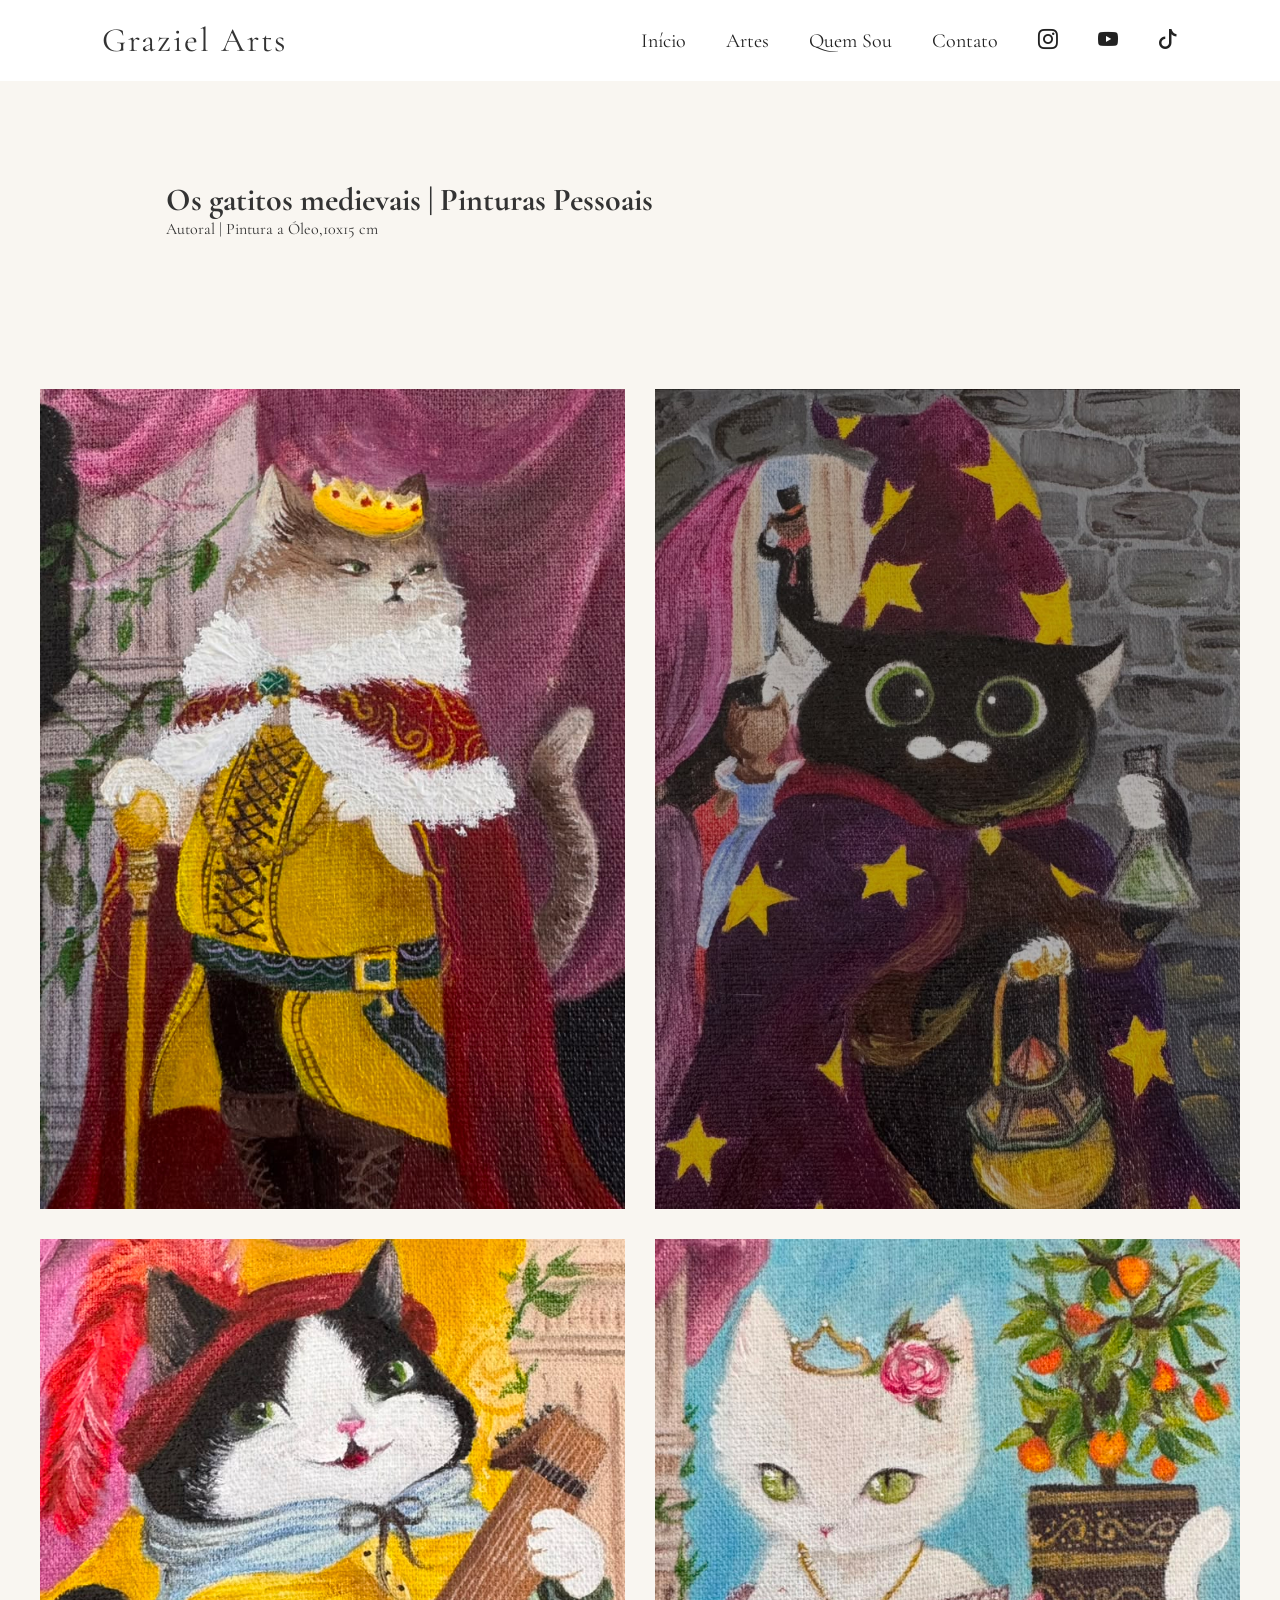
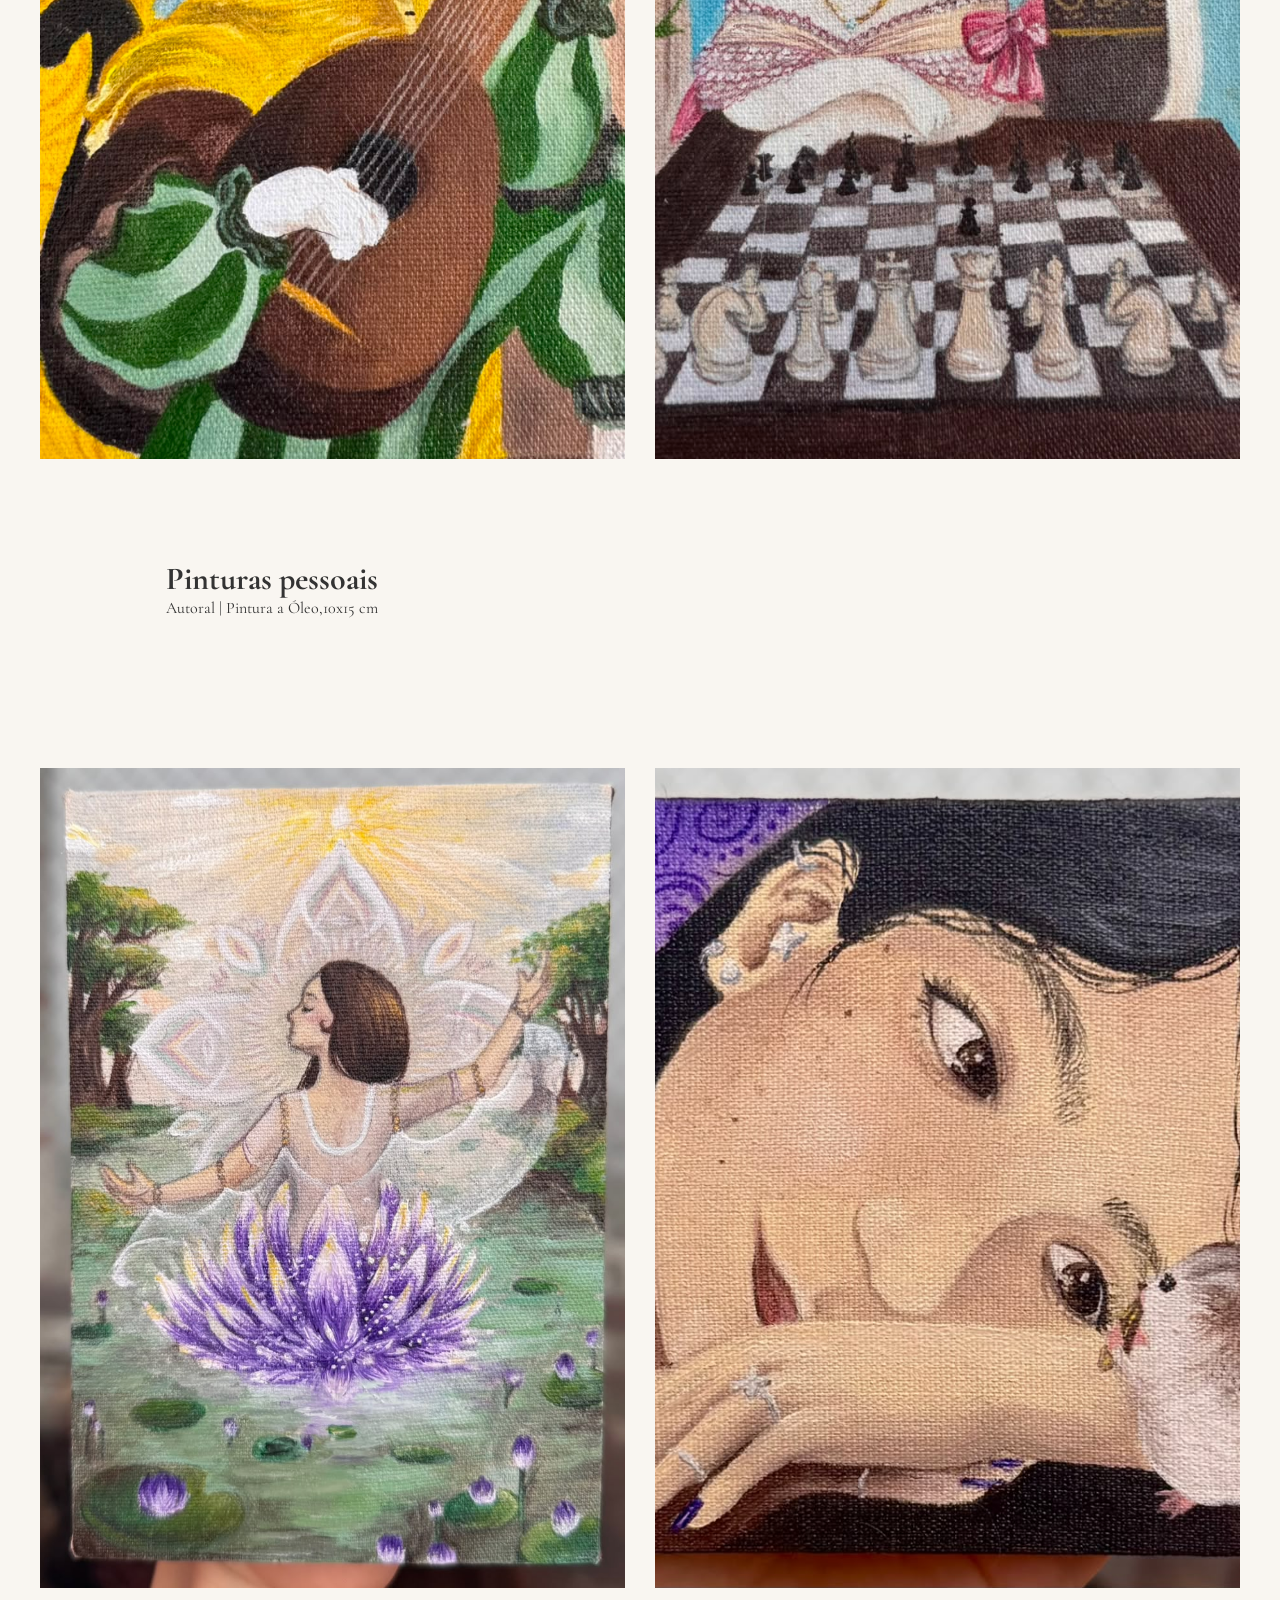
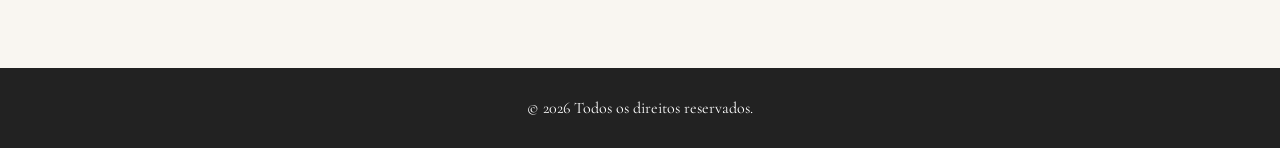
==== artes.html @ 1df34dac "meu siteee" ====
<!DOCTYPE html>
<html lang="pt-br">
<head>

    <meta charset="UTF-8">
    <meta name="viewport" content="width=device-width, initial-scale=1.0">
    <link rel="icon" href="assets/imgs/favicon.ico" type="image/x-icon">
    <title>Graziel Arts | Pintura a óleo | Telas a óleo | Esculturas | Artista de tinta óleo</title>
<link rel="stylesheet" href="https://cdn.jsdelivr.net/npm/bootstrap-icons@1.13.1/font/bootstrap-icons.min.css">
    <link rel="stylesheet" href="assets/css/style.css">

    <!-- Fonte clássica -->
    <link href="https://fonts.googleapis.com/css2?family=Cormorant+Garamond:wght@300;400;500;600&display=swap" rel="stylesheet">

</head>
<body>

<header>

    <div class="logo">
       Graziel Arts
    </div>

    <nav>

        <a href="index.html">Início</a>
        <a href="artes.html">Artes</a>
        <a href="quem-sou.html">Quem Sou</a>
      
        <a href="contato.html">Contato</a>
        <a href="https://www.instagram.com/grazieliarts/" target="_blank"><i class="bi bi-instagram"></i></a>
        <a href="https://www.youtube.com/@Grazieli_Arts" target="_blank"><i class="bi bi-youtube"></i></a>
<a href="https://www.tiktok.com/@_grazieliarts" target="_blank"><i class="bi bi-tiktok"></i></a>
    </nav>

</header>
<br>
<br><br><br>
<div class="titulo">
<h1>Os gatitos medievais | Pinturas Pessoais</h1>
<p>Autoral | Pintura a Óleo,10x15 cm</p>
</div>
<section class="galeria">


    <img src="assets/imgs/obras/nero.jpeg" alt="Pintura a Óleo de um gato medieval">
    <img src="assets/imgs/obras/athena.jpeg" alt="Pintura a Óleo de um gato mago">
    <img src="assets/imgs/obras/kassadin.jpeg" alt="Pintura a Óleo de um gato cantor">
    <img src="assets/imgs/obras/melanie.jpeg" alt="Pintura a Óleo de gata medieval">
   

    

</section><div class="titulo"><h1>Pinturas pessoais</h1>
<p>Autoral | Pintura a Óleo,10x15 cm</p></div>
<section class="galeria">


    <img src="assets/imgs/obras/novo-dia.jpeg" alt="Pintura a Óleo">
 
    <img src="assets/imgs/obras/pequeno-amor.jpeg" alt="Pintura a Óleo">
 
   

    

</section>



<div id="lightbox" class="lightbox">

    <span class="fechar">&times;</span>

    <img id="imagemExpandida">

</div>
<script>
    const lightbox = document.getElementById("lightbox");
const imagem = document.getElementById("imagemExpandida");

document.querySelectorAll(".galeria img").forEach(foto=>{

    foto.addEventListener("click",()=>{

        imagem.src = foto.src;

        lightbox.style.display="flex";

    });

});

document.querySelector(".fechar").onclick=()=>{

    lightbox.style.display="none";

}

lightbox.onclick=(e)=>{

    if(e.target===lightbox){

        lightbox.style.display="none";

    }

}
</script>
<!--<main class="catalogo">

    <div class="obra">

        <a href="artes/passaros.html">

            <img src="img/quadros/quadro1.jpg" alt="Noite Estrelada">

            <div class="info">

                <h2>Noite Estrelada</h2>

                <p>Acrílico sobre tela</p>

                <span>Ver obra →</span>

            </div>

        </a>

    </div>

    <div class="obra">

        <a href="artes/jardim.html">

            <img src="img/quadros/quadro2.jpg" alt="Jardim">

            <div class="info">

                <h2>Jardim</h2>

                <p>Aquarela</p>

                <span>Ver obra →</span>

            </div>

        </a>

    </div>

    <div class="obra">

        <a href="artes/abstrato.html">

            <img src="img/quadros/quadro3.jpg">

            <div class="info">

                <h2>Abstrato Azul</h2>

                <p>Óleo sobre tela</p>

                <span>Ver obra →</span>

            </div>

        </a>

    </div>

    <div class="obra">

        <a href="artes/cidade.html">

            <img src="img/quadros/quadro4.jpg">

            <div class="info">

                <h2>Cidade Antiga</h2>

                <p>Acrílico</p>

                <span>Ver obra →</span>

            </div>

        </a>

    </div>
-->
</main>





<footer>

    <p>© 2026 Todos os direitos reservados.</p>

</footer>

</body>
</html>
---- assets/css/style.css ----
*{
        margin:0;
        padding:0;
        box-sizing:border-box;
    }

    body{

        font-family:'Cormorant Garamond',serif;
        background:#f9f6f1;
        color:#333;

    }

header{

    position:fixed;
    top:0;
    left:0;
    width:100%;

    display:flex;
    justify-content:space-between;
    align-items:center;

    padding:20px 8%;

    background:rgba(255,255,255,.95);

    backdrop-filter:blur(10px);

    z-index:999;

}

.logo{

    font-size:34px;
    letter-spacing:2px;
    white-space:nowrap;

}

nav{

    display:flex;
    align-items:center;
    gap:35px;
    flex-wrap:wrap;

}

nav a{

    text-decoration:none;
    color:#222;
    font-size:20px;
    transition:.3s;

}

nav a:hover{

    color:#b38b4d;

}
    .logo{

        font-size:34px;
        letter-spacing:2px;

    }

    nav{

        display:flex;
        gap:40px;

    }

    nav a{

        text-decoration:none;
        color:#222;
        font-size:20px;

        transition:.3s;

    }

    nav a:hover{

        color:#b38b4d;

    }

    .hero{

        position:relative;

        width:100%;
        height:100vh;

        overflow:hidden;

    }

    .hero video{

        position:absolute;

        width:100%;
        height:100%;

        object-fit:cover;

    }

    .overlay {
        position: absolute;
        inset: 0;
        background: rgba(33, 25, 18, 0.541);
    }

    .hero-content{

        position:relative;

        z-index:2;

        display:flex;
        flex-direction:column;
        justify-content:center;
        align-items:center;

        text-align:center;

        color:#fff;

        height:100%;

        padding:20px;

    }

    .hero h1{

        font-size:70px;
        font-weight:500;

    }

    .hero p{

        margin:30px auto;

        max-width:700px;

        font-size:24px;

    }

    .btn{

        padding:16px 40px;

        border:1px solid white;

        text-decoration:none;

        color:white;

        transition:.4s;

    }

    .btn:hover{

        background:white;

        color:black;

    }

    .apresentacao{

        padding:100px 10%;

        text-align:center;

    }

    .apresentacao h2{

        font-size:48px;

        margin-bottom:30px;

    }

    .apresentacao p{

        font-size:24px;

        max-width:800px;

        margin:auto;

        line-height:1.7;

    }

    footer{

        background:#222;

        color:white;

        text-align:center;

        padding:30px;

    }.sobre{

    max-width:1300px;

    margin:180px auto 100px;

    padding:0 60px;

    display:grid;

    grid-template-columns:450px 1fr;

    gap:80px;

    align-items:center;

}

.sobre-foto img{

    width:100%;

    display:block;

    border-radius:6px;

}

.sobre-texto h1{

    font-size:60px;

    font-weight:500;

    margin-bottom:35px;

}

.sobre-texto p{

    font-size:24px;

    line-height:1.8;

    margin-bottom:25px;

    text-align:justify;

}
.contato{

    max-width:700px;

    margin:180px auto 100px;

    padding:0 30px;

}

.contato h1{

    font-size:58px;

    font-weight:500;

    margin-bottom:15px;

    text-align:center;

}

.contato p{

    text-align:center;

    font-size:22px;

    margin-bottom:50px;

}

.contato form{

    display:flex;

    flex-direction:column;

    gap:18px;

}

.contato label{

    font-size:22px;

}

.contato input,
.contato select,
.contato textarea{

    width:100%;

    padding:16px;

    border:1px solid #cfcfcf;

    font-size:18px;

    font-family:inherit;

    background:white;

}

.contato textarea{

    resize:vertical;

    min-height:180px;

}

.contato button{

    margin-top:15px;

    padding:18px;

    border:none;

    background:#222;

    color:white;

    font-size:20px;

    cursor:pointer;

    transition:.3s;

}

.contato button:hover{

    background:#8f6b3d;

}

.orcamento{

    display:none;

    margin-top:10px;

    padding:25px;

    background:#f3eee6;

    border-left:4px solid #8f6b3d;

}

@media(max-width:900px){

.contato{

    margin-top:170px;

}

.contato h1{

    font-size:42px;

}

.contato p{

    font-size:19px;

}

.contato label{

    font-size:20px;

}

}
@media(max-width:900px){

    .sobre{

        grid-template-columns:1fr;

        gap:40px;

        padding:0 25px;

        margin-top:170px;

    }

    .sobre-foto{

        max-width:350px;

        margin:auto;

    }

    .sobre-texto h1{

        font-size:42px;

        text-align:center;

    }

    .sobre-texto p{

        font-size:20px;

    }

}
    .catalogo{

        max-width:1500px;

        margin:140px auto 80px;

        padding:0 40px;

        display:grid;

        grid-template-columns:repeat(2,1fr);

        gap:60px;

    }

    .obra{

        overflow:hidden;

    }

    .obra a{

        text-decoration:none;

        color:#222;

    }

    .obra img{

        width:100%;

        height:650px;

        object-fit:cover;

        transition:.5s;

        display:block;

    }

    .obra:hover img{

        transform:scale(1.03);

    }

    .info{

        padding:25px 10px;

    }

    .info h2{

        font-size:38px;

        font-weight:400;

        margin-bottom:10px;

    }

    .info p{

        font-size:22px;

        color:#666;

        margin-bottom:20px;

    }

    .info span{

        font-size:20px;

        color:#9b7b42;

    }
    .galeria{

        max-width:1500px;

        margin:150px auto 80px;

        padding:0 40px;

        display:grid;

        grid-template-columns:repeat(2,1fr);

        gap:30px;

    }

    .galeria img{

        width:100%;

        height:820px;

        object-fit:cover;

        cursor:pointer;

        transition:.4s;

    }

    .galeria img:hover{

        transform:scale(1.02);

        opacity:.9;

    }

    /* Lightbox */

    .lightbox{

        position:fixed;

        inset:0;

        background:rgba(0,0,0,.95);

        display:none;

        justify-content:center;

        align-items:center;

        z-index:9999;

    }

    .lightbox img{

        max-width:90%;

        max-height:90%;

        object-fit:contain;

    }

    .fechar{

        position:absolute;

        top:30px;

        right:50px;

        color:white;

        font-size:60px;

        cursor:pointer;

        font-family:Arial;

    }
    .titulo{

        text-align:left;
    padding:0px 13%;
        margin-top:100px;

    }@media(max-width:900px){

header{

    position:fixed;

    flex-direction:column;

    justify-content:center;

    gap:15px;

    padding:15px;

}

.logo{

    font-size:28px;

}

nav{

    width:100%;

    justify-content:center;

    gap:12px 18px;

}

nav a{

    font-size:17px;

}

.hero{

    margin-top:115px;
    height:75vh;

}

.hero h1{

    font-size:36px;

}

.hero p{

    font-size:18px;
    max-width:90%;

}

.galeria{

    grid-template-columns:1fr;
    padding:0 20px;
    margin-top:70px;

}

.galeria img{

    height:420px;

}

.apresentacao{

    padding:70px 30px;

}

.apresentacao h2{

    font-size:38px;

}

.apresentacao p{

    font-size:20px;

}

.titulo{

    padding:0 20px;

}

}
    @media(max-width:900px){

    .galeria{

        grid-template-columns:1fr;

    }

    .galeria img{

        height:450px;

    }

    }
    @media(max-width:900px){

    .catalogo{
        

        grid-template-columns:1fr;

    }

    .hero h1{

        font-size:20px;
        font-weight:500;

    }
    .hero {
        position: relative;
        width: 100%;
        height: 90vh;
        overflow: hidden;
    }
    .obra img{

        height:500px;

    }
    .hero p{

        margin:30px auto;

        max-width:700px;

        font-size:16px;

    }

    }
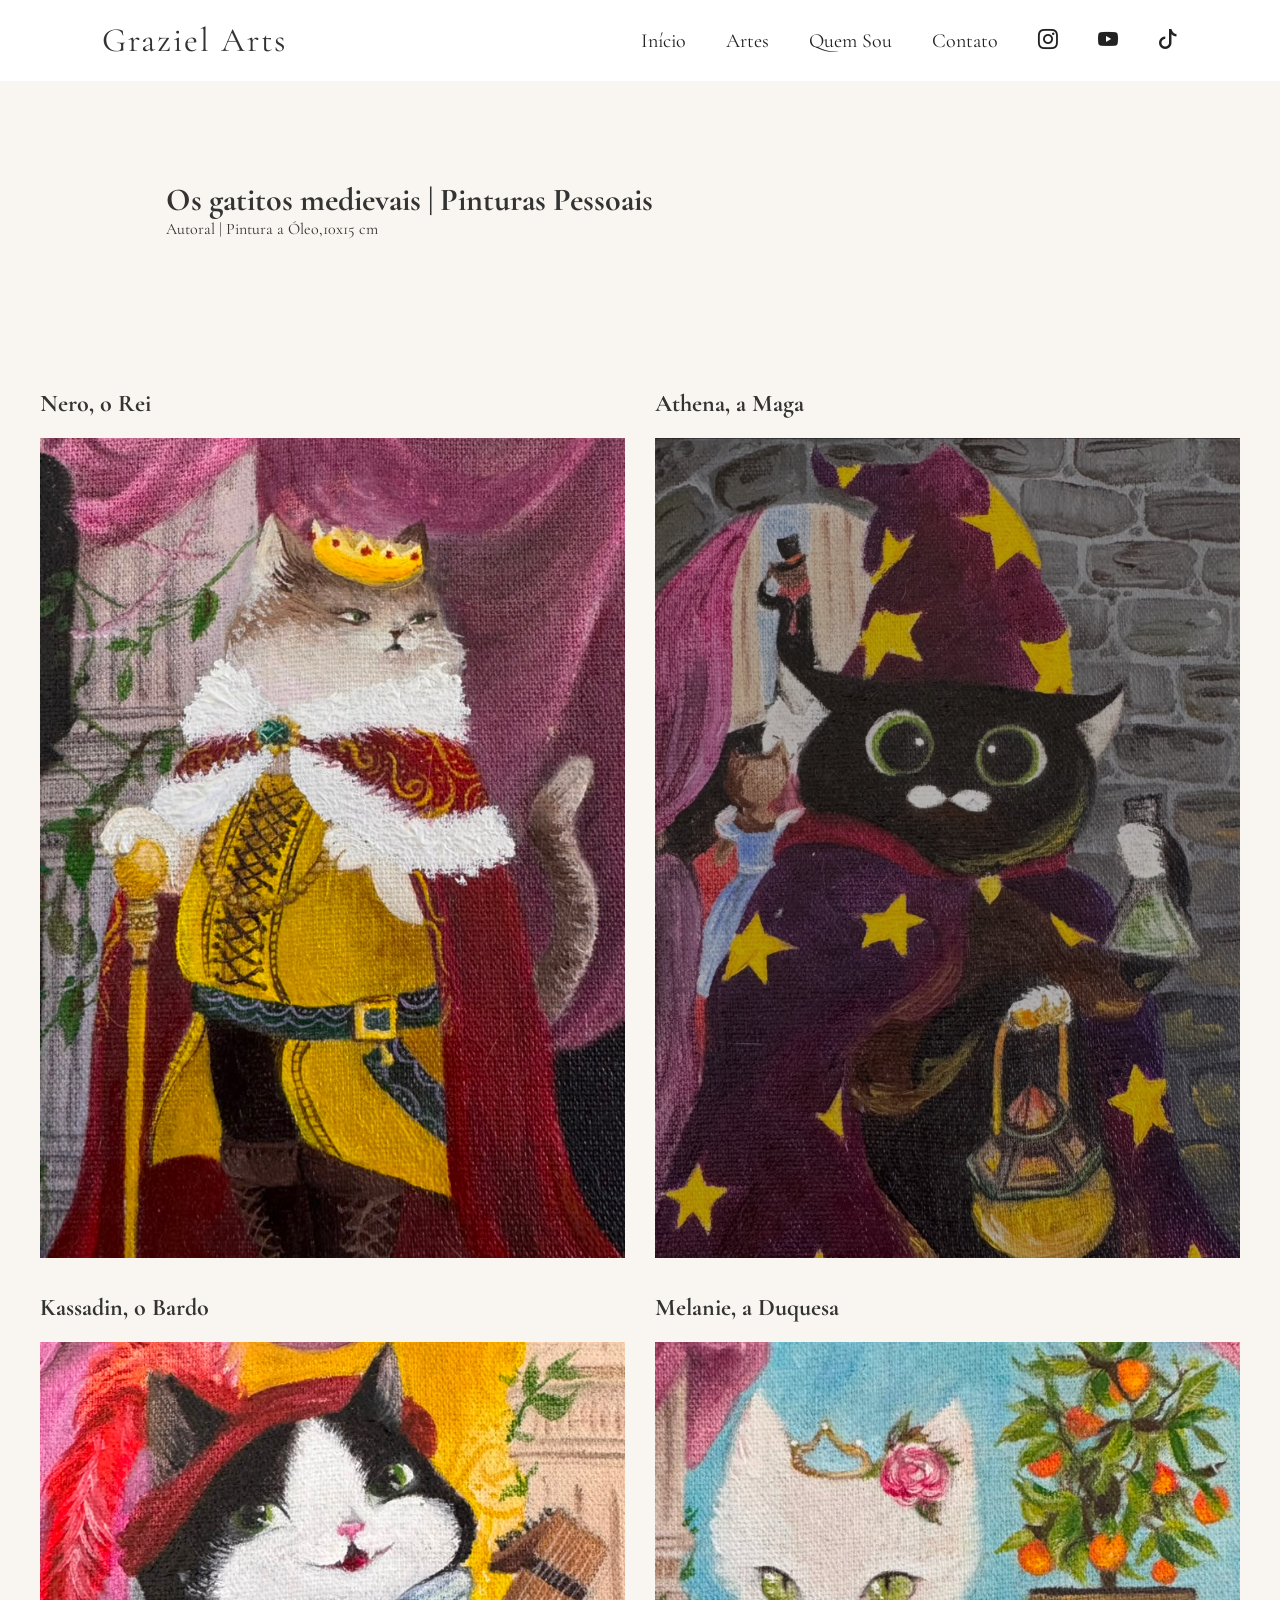
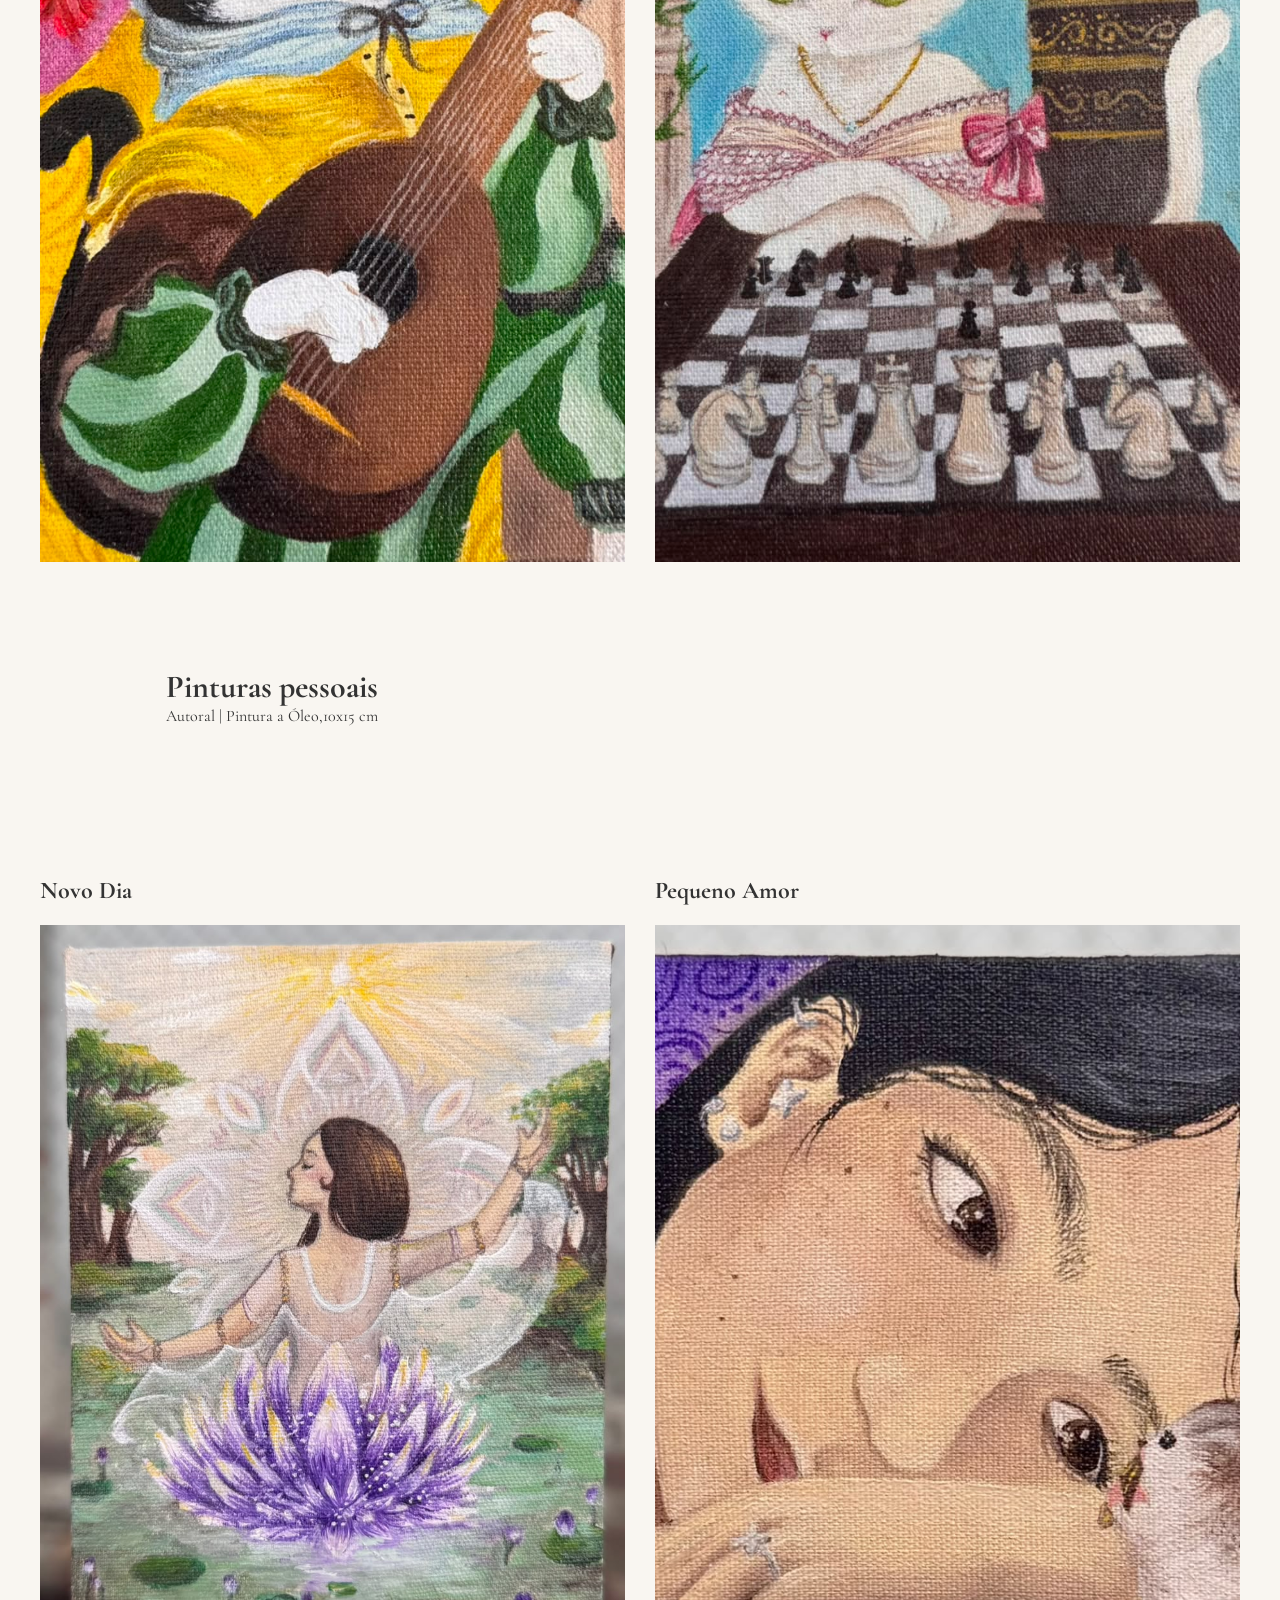
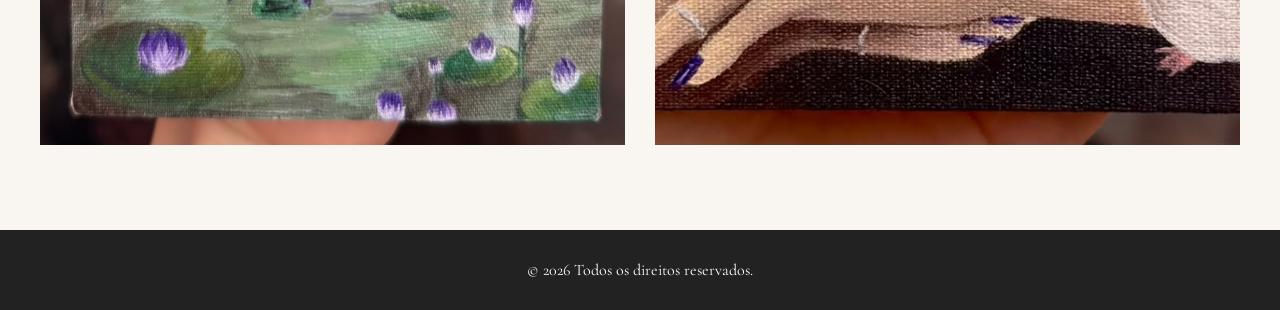
==== commit 9b9691f9: "as" ====
--- a/artes.html
+++ b/artes.html
@@ -1,7 +1,15 @@
 <!DOCTYPE html>
 <html lang="pt-br">
 <head>
-
+<!-- Google tag (gtag.js) -->
+<script async src="https://www.googletagmanager.com/gtag/js?id=G-93WVNLNM52"></script>
+<script>
+  window.dataLayer = window.dataLayer || [];
+  function gtag(){dataLayer.push(arguments);}
+  gtag('js', new Date());
+
+  gtag('config', 'G-93WVNLNM52');
+</script>
     <meta charset="UTF-8">
     <meta name="viewport" content="width=device-width, initial-scale=1.0">
     <link rel="icon" href="assets/imgs/favicon.ico" type="image/x-icon">
@@ -42,11 +50,14 @@
 </div>
 <section class="galeria">
 
-
-    <img src="assets/imgs/obras/nero.jpeg" alt="Pintura a Óleo de um gato medieval">
-    <img src="assets/imgs/obras/athena.jpeg" alt="Pintura a Óleo de um gato mago">
-    <img src="assets/imgs/obras/kassadin.jpeg" alt="Pintura a Óleo de um gato cantor">
-    <img src="assets/imgs/obras/melanie.jpeg" alt="Pintura a Óleo de gata medieval">
+    <div><h2>Nero, o Rei</h2><br>
+    <img src="assets/imgs/obras/nero.jpeg" alt="Pintura a Óleo de um gato medieval"></div>
+     <div><h2>Athena, a Maga</h2><br>
+    <img src="assets/imgs/obras/athena.jpeg" alt="Pintura a Óleo de um gato mago"></div>
+     <div><h2>Kassadin, o Bardo</h2><br>
+    <img src="assets/imgs/obras/kassadin.jpeg" alt="Pintura a Óleo de um gato cantor"></div>
+     <div><h2>Melanie, a Duquesa</h2><br>
+    <img src="assets/imgs/obras/melanie.jpeg" alt="Pintura a Óleo de gata medieval"></div>
    
 
     
@@ -55,10 +66,10 @@
 <p>Autoral | Pintura a Óleo,10x15 cm</p></div>
 <section class="galeria">
 
-
-    <img src="assets/imgs/obras/novo-dia.jpeg" alt="Pintura a Óleo">
- 
-    <img src="assets/imgs/obras/pequeno-amor.jpeg" alt="Pintura a Óleo">
+   <div><h2>Novo Dia</h2><br>
+    <img src="assets/imgs/obras/novo-dia.jpeg" alt="Pintura a Óleo"></div>
+  <div><h2>Pequeno Amor</h2><br>
+    <img src="assets/imgs/obras/pequeno-amor.jpeg" alt="Pintura a Óleo"></div>
  
    
 
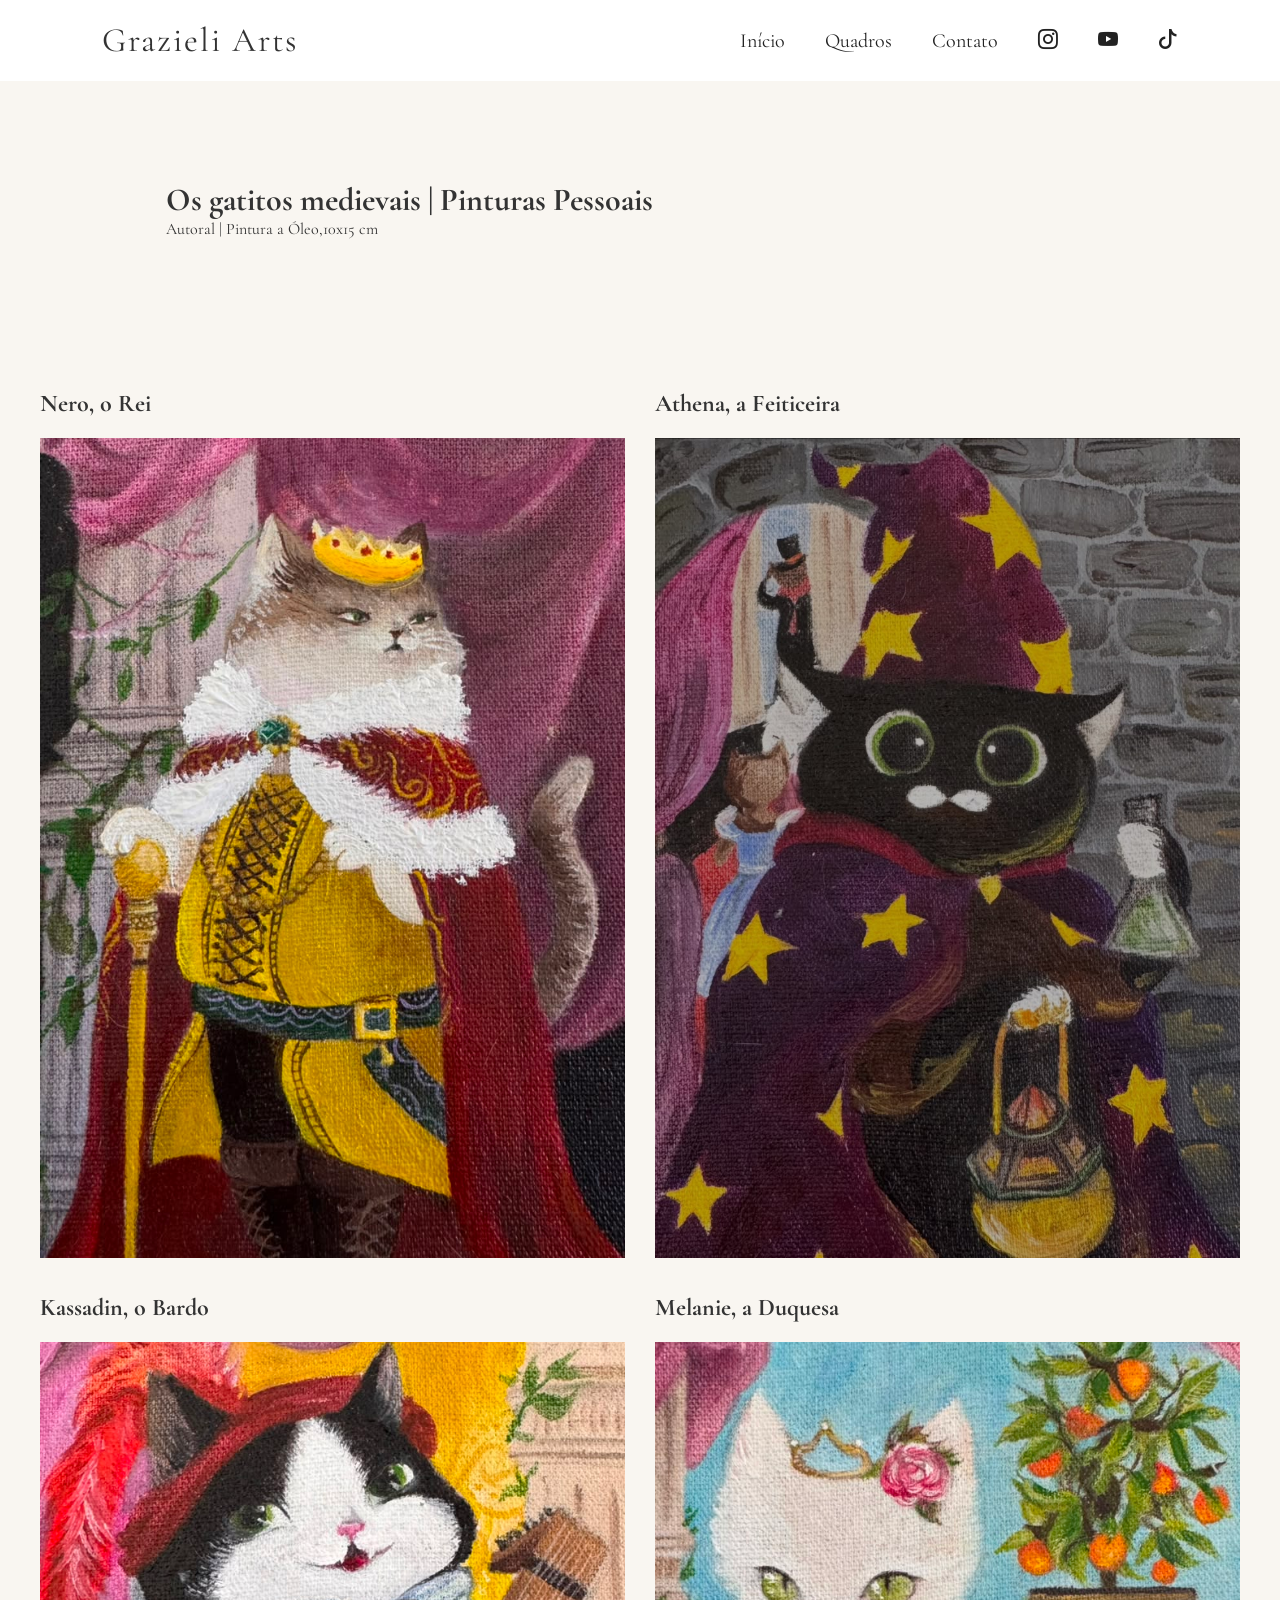
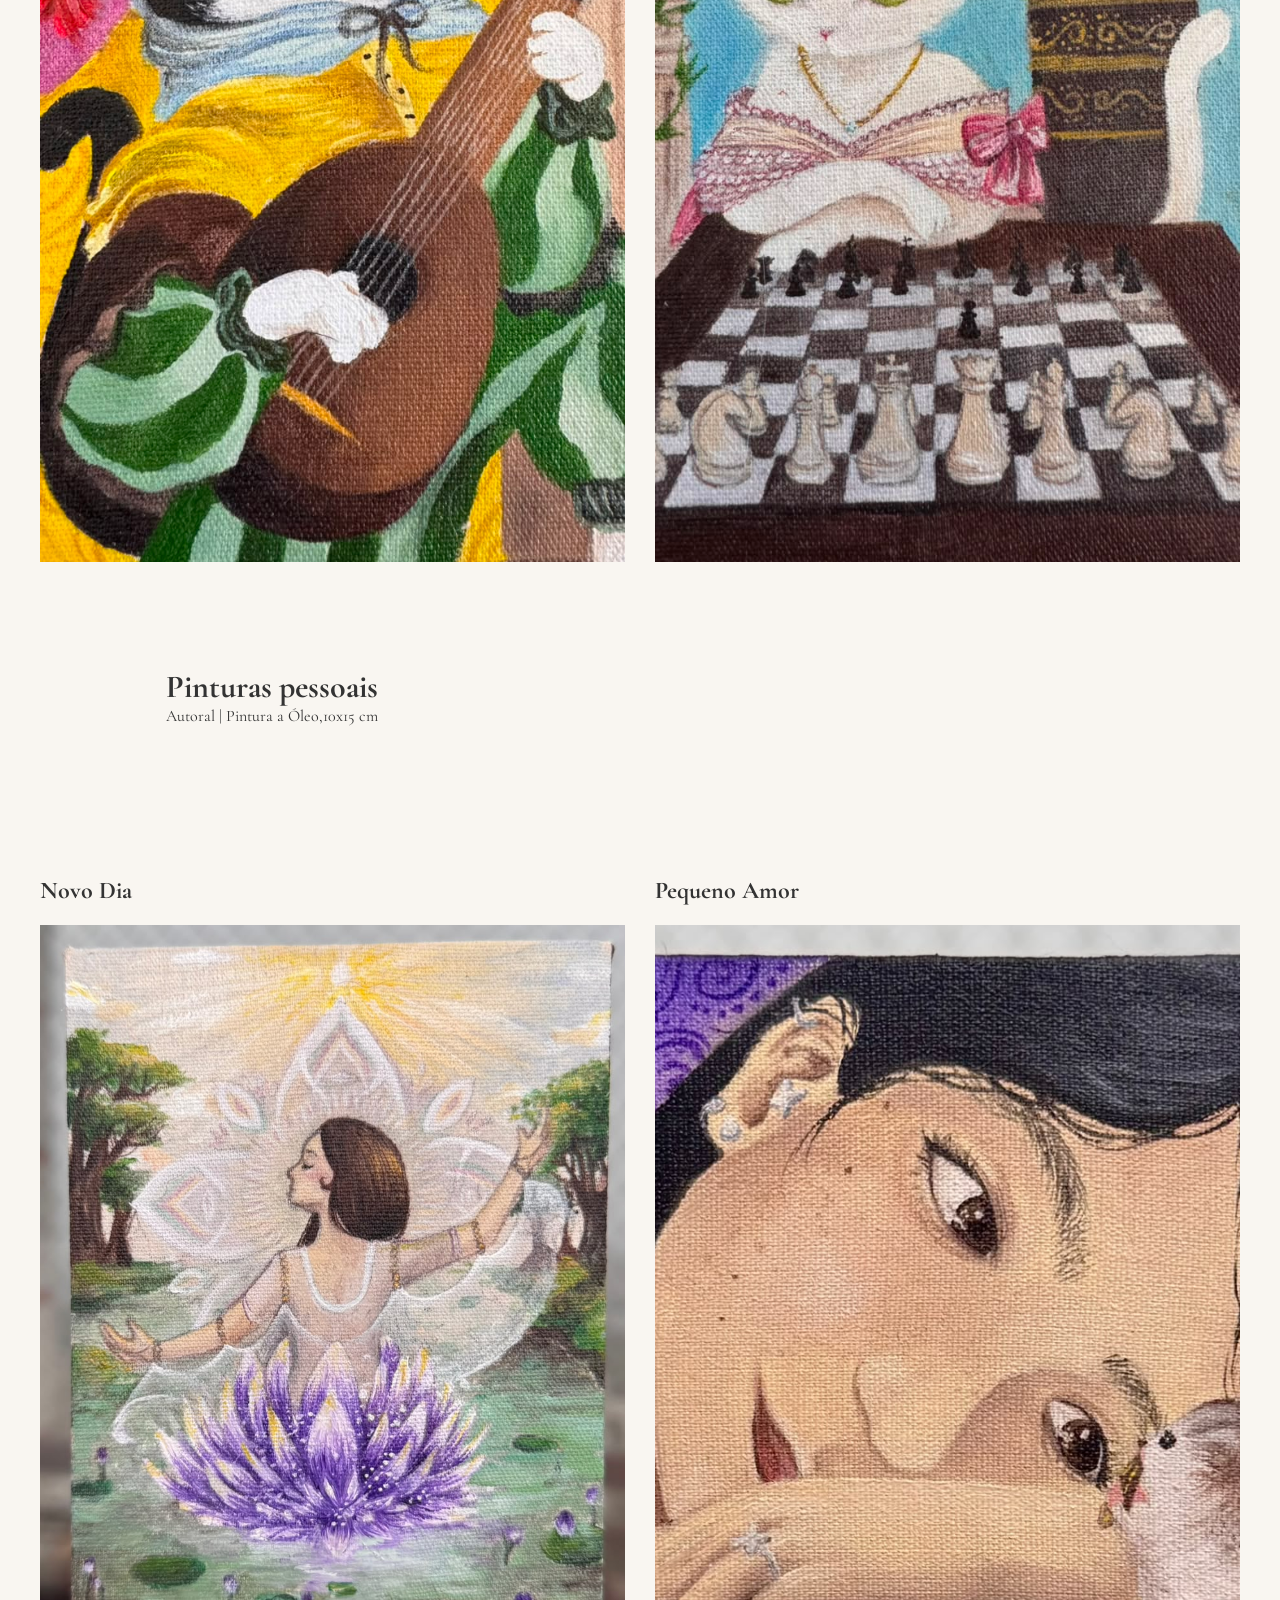
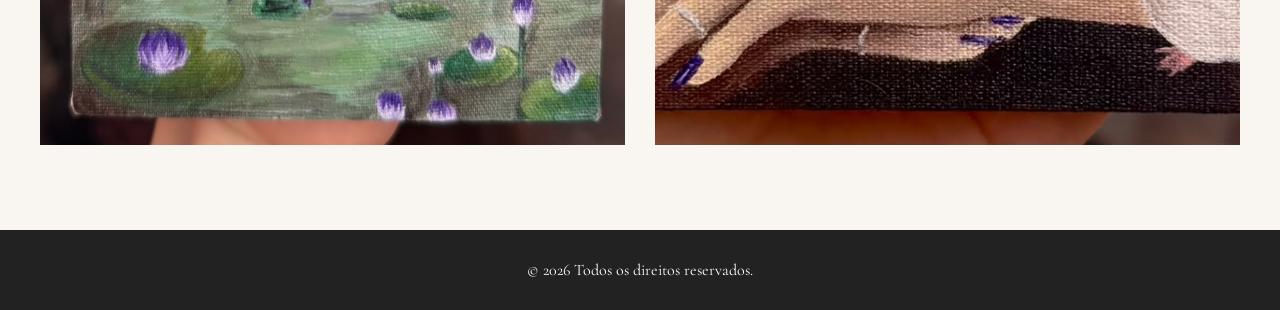
==== commit 0de1e9b5: "aaaa" ====
--- a/artes.html
+++ b/artes.html
@@ -13,7 +13,7 @@
     <meta charset="UTF-8">
     <meta name="viewport" content="width=device-width, initial-scale=1.0">
     <link rel="icon" href="assets/imgs/favicon.ico" type="image/x-icon">
-    <title>Graziel Arts | Pintura a óleo | Telas a óleo | Esculturas | Artista de tinta óleo</title>
+    <title>Grazieli Arts | Pintura a óleo | Telas a óleo | Esculturas | Artista de tinta óleo</title>
 <link rel="stylesheet" href="https://cdn.jsdelivr.net/npm/bootstrap-icons@1.13.1/font/bootstrap-icons.min.css">
     <link rel="stylesheet" href="assets/css/style.css">
 
@@ -26,15 +26,14 @@
 <header>
 
     <div class="logo">
-       Graziel Arts
+       Grazieli Arts
     </div>
 
     <nav>
 
         <a href="index.html">Início</a>
-        <a href="artes.html">Artes</a>
-        <a href="quem-sou.html">Quem Sou</a>
-      
+        <a href="artes.html">Quadros</a>
+       
         <a href="contato.html">Contato</a>
         <a href="https://www.instagram.com/grazieliarts/" target="_blank"><i class="bi bi-instagram"></i></a>
         <a href="https://www.youtube.com/@Grazieli_Arts" target="_blank"><i class="bi bi-youtube"></i></a>
@@ -52,7 +51,7 @@
 
     <div><h2>Nero, o Rei</h2><br>
     <img src="assets/imgs/obras/nero.jpeg" alt="Pintura a Óleo de um gato medieval"></div>
-     <div><h2>Athena, a Maga</h2><br>
+     <div><h2>Athena, a Feiticeira</h2><br>
     <img src="assets/imgs/obras/athena.jpeg" alt="Pintura a Óleo de um gato mago"></div>
      <div><h2>Kassadin, o Bardo</h2><br>
     <img src="assets/imgs/obras/kassadin.jpeg" alt="Pintura a Óleo de um gato cantor"></div>
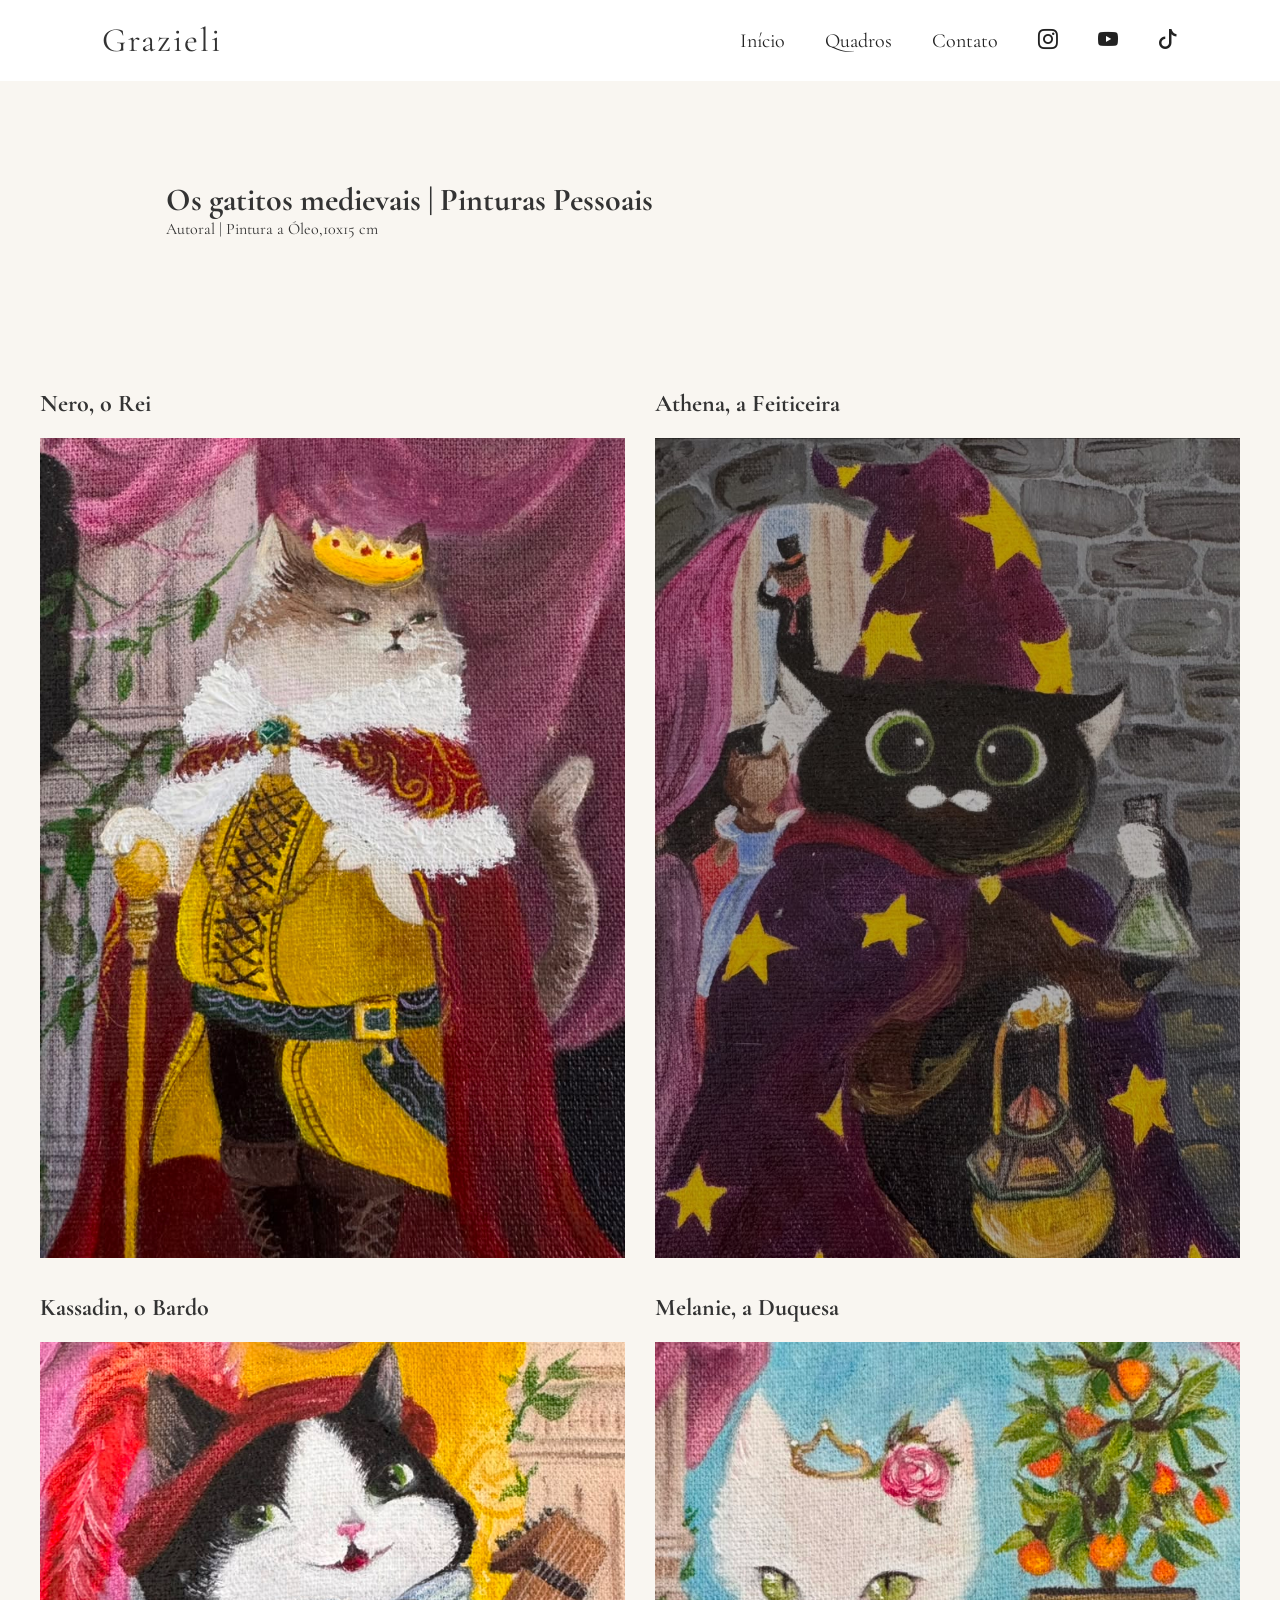
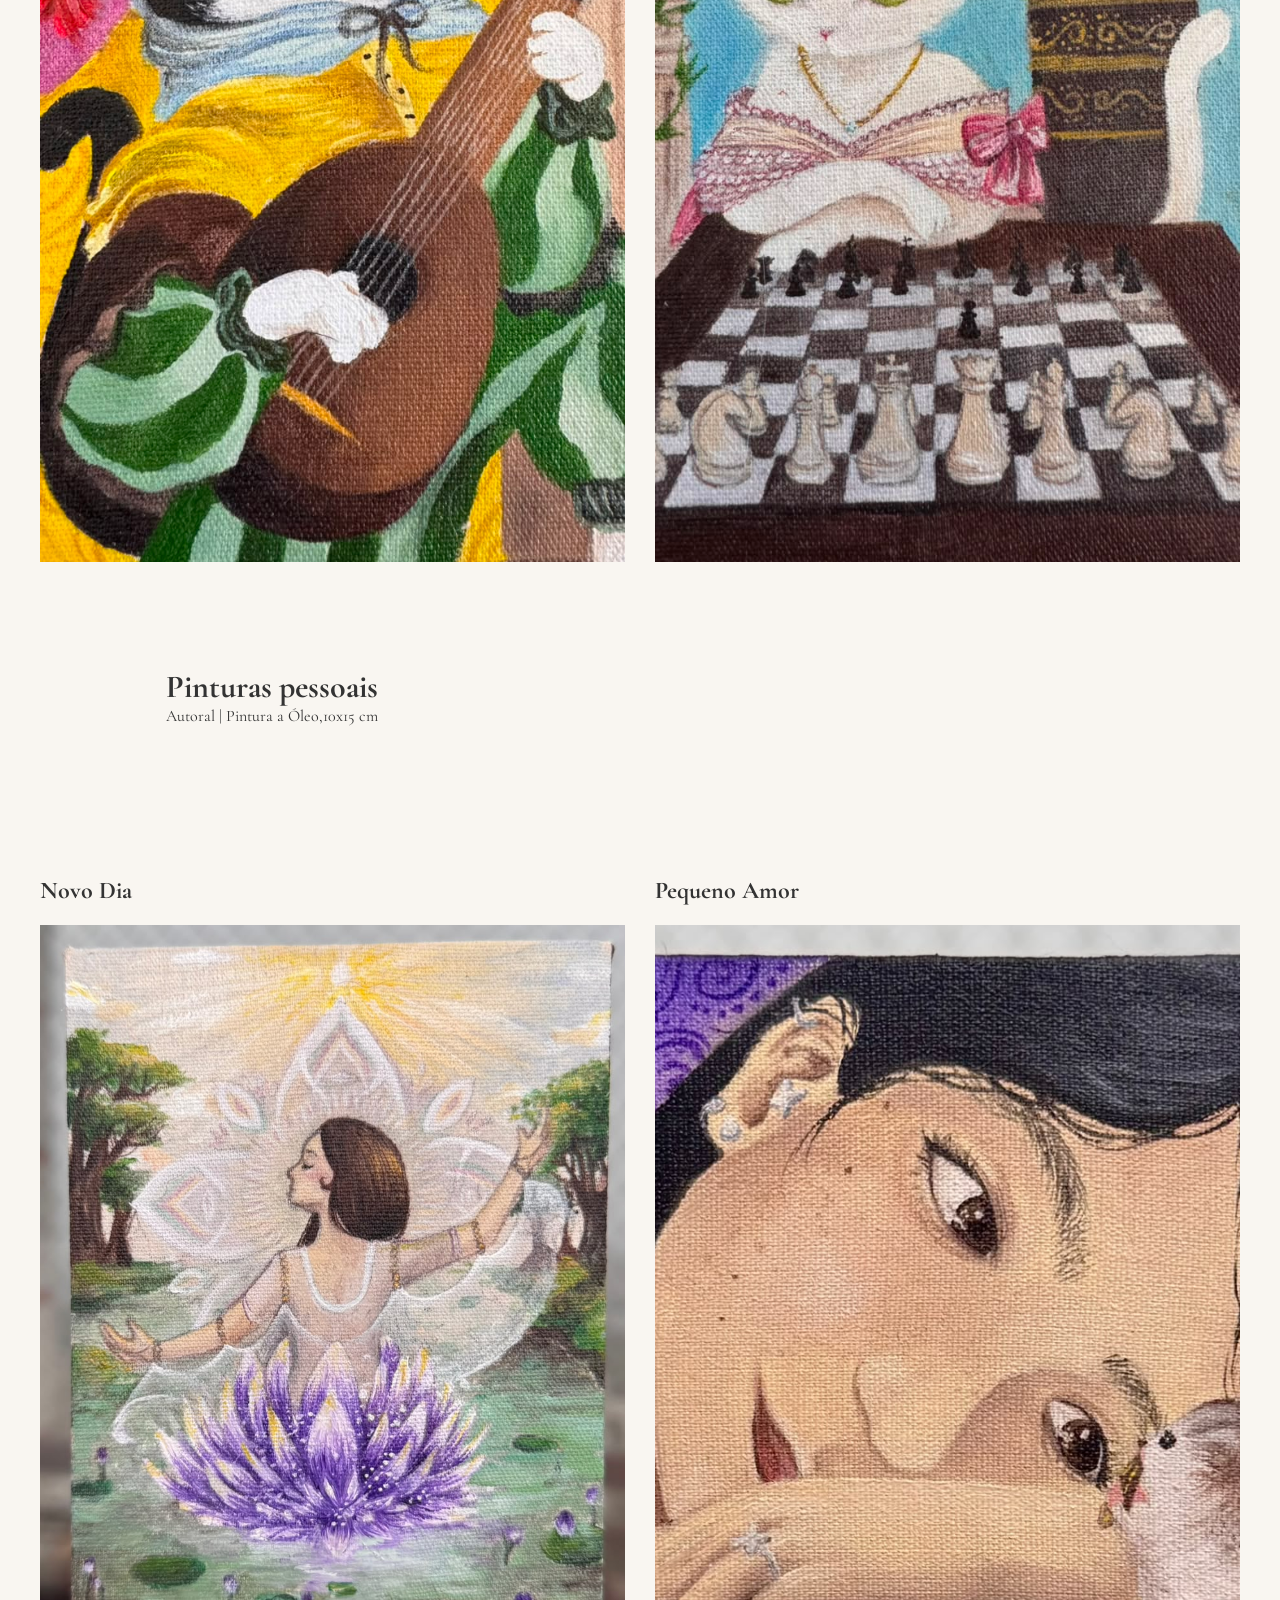
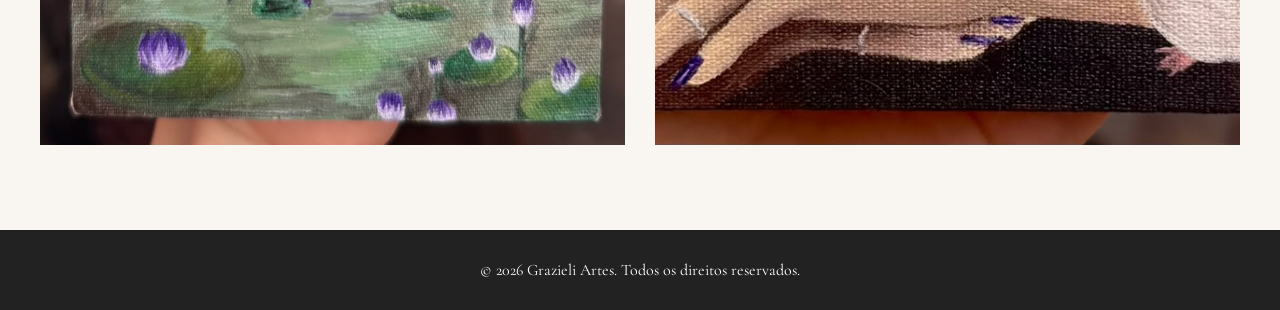
==== commit 57fab461: "a" ====
--- a/artes.html
+++ b/artes.html
@@ -13,7 +13,7 @@
     <meta charset="UTF-8">
     <meta name="viewport" content="width=device-width, initial-scale=1.0">
     <link rel="icon" href="assets/imgs/favicon.ico" type="image/x-icon">
-    <title>Grazieli Arts | Pintura a óleo | Telas a óleo | Esculturas | Artista de tinta óleo</title>
+    <title>Grazieli | Pintura a óleo | Telas a óleo | Esculturas | Artista de tinta óleo</title>
 <link rel="stylesheet" href="https://cdn.jsdelivr.net/npm/bootstrap-icons@1.13.1/font/bootstrap-icons.min.css">
     <link rel="stylesheet" href="assets/css/style.css">
 
@@ -26,7 +26,7 @@
 <header>
 
     <div class="logo">
-       Grazieli Arts
+       Grazieli
     </div>
 
     <nav>
@@ -203,13 +203,10 @@
 
 
 
-
-
 <footer>
 
-    <p>© 2026 Todos os direitos reservados.</p>
+    <p>© 2026 Grazieli Artes. Todos os direitos reservados.</p>
 
 </footer>
-
 </body>
 </html>
